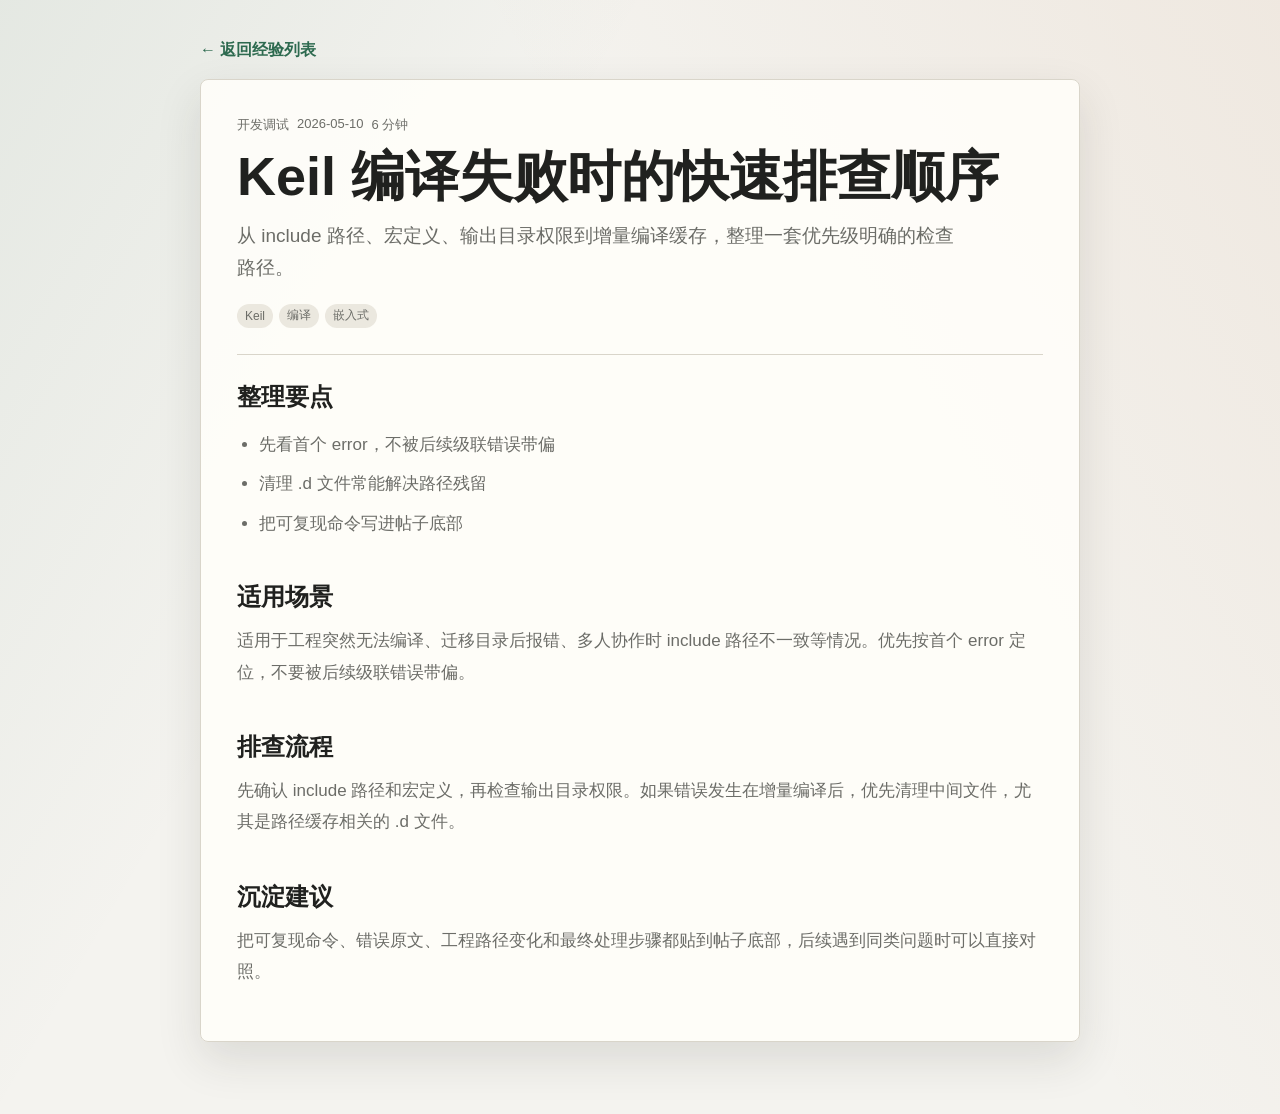
==== post.html @ 192aed4c "Load CloudBase user profile details" ====
<!doctype html>
<html lang="zh-CN">
  <head>
    <meta charset="UTF-8" />
    <meta name="viewport" content="width=device-width, initial-scale=1.0" />
    <title>帖子详情 - Harth的备忘录</title>
    <link rel="stylesheet" href="styles.css?v=202605141536" />
  </head>
  <body>
    <main class="post-page">
      <a class="back-link" href="index.html">← 返回经验列表</a>
      <article class="article-shell" id="articleShell"></article>
    </main>

    <script src="https://static.cloudbase.net/cloudbase-js-sdk/2.28.5/cloudbase.full.js"></script>
    <script src="data.js?v=202605141536"></script>
    <script>
      (async () => {
        await window.EXPERIENCE_STORE.init();
        const posts = await window.EXPERIENCE_STORE.getPosts();
        const params = new URLSearchParams(window.location.search);
        const post = posts.find((item) => item.id === params.get("id")) || posts[0];
        const articleShell = document.querySelector("#articleShell");

        document.title = `${post.title} - Harth的备忘录`;
        articleShell.innerHTML = `
          <header class="article-header">
            <div class="detail-meta">
              <span>${post.category}</span>
              <span>${post.date}</span>
              <span>${post.readTime}</span>
            </div>
            <h1>${post.title}</h1>
            <p>${post.summary}</p>
            <div class="tag-row">
              ${post.tags.map((tag) => `<span class="tag">${tag}</span>`).join("")}
            </div>
          </header>

          <section class="article-section">
            <h2>整理要点</h2>
            <ul>
              ${post.takeaways.map((item) => `<li>${item}</li>`).join("")}
            </ul>
          </section>

          ${post.content
            .map(
              (section) => `
                <section class="article-section">
                  <h2>${section.heading}</h2>
                  <p>${section.body}</p>
                </section>
              `,
            )
            .join("")}
        `;

        document.querySelector(".back-link").addEventListener("click", (event) => {
          if (window.matchMedia("(prefers-reduced-motion: reduce)").matches) return;
          event.preventDefault();
          const targetUrl = event.currentTarget.href;
          document.body.classList.add("page-leaving");
          window.setTimeout(() => {
            window.location.href = targetUrl;
          }, 220);
        });
      })();
    </script>
  </body>
</html>
---- styles.css ----
:root {
  --bg: #f4f3ef;
  --surface: #fffefa;
  --surface-soft: #ebe8df;
  --text: #20211f;
  --muted: #6c6d68;
  --line: #d9d5ca;
  --accent: #2d6a4f;
  --accent-strong: #1f4d3a;
  --info: #315f83;
  --warm: #b56a32;
  --shadow: 0 18px 45px rgba(38, 40, 36, 0.12);
  --radius: 8px;
  --radius-sm: 6px;
  --font: "Inter", "Segoe UI", "PingFang SC", "Microsoft YaHei", sans-serif;
}

* {
  box-sizing: border-box;
}

body {
  margin: 0;
  min-height: 100vh;
  color: var(--text);
  background:
    linear-gradient(120deg, rgba(45, 106, 79, 0.08), transparent 34%),
    linear-gradient(240deg, rgba(181, 106, 50, 0.08), transparent 42%),
    var(--bg);
  font-family: var(--font);
  animation: page-enter 260ms ease both;
}

body::after {
  position: fixed;
  inset: 0;
  z-index: 50;
  pointer-events: none;
  content: "";
  opacity: 0;
  background:
    radial-gradient(circle at 50% 38%, rgba(255, 254, 250, 0.86), rgba(244, 243, 239, 0.72) 52%, rgba(244, 243, 239, 0.92)),
    rgba(244, 243, 239, 0.66);
  backdrop-filter: blur(0);
  transition:
    opacity 220ms ease,
    backdrop-filter 220ms ease;
}

body.page-leaving {
  pointer-events: none;
}

body.page-leaving::after {
  opacity: 1;
  backdrop-filter: blur(8px);
}

@keyframes page-enter {
  from {
    opacity: 0;
    transform: translateY(6px);
  }

  to {
    opacity: 1;
    transform: translateY(0);
  }
}

button,
input,
select,
textarea {
  font: inherit;
}

button {
  cursor: pointer;
}

.app-shell {
  display: grid;
  grid-template-columns: 280px minmax(0, 1fr);
  min-height: 100vh;
  transition: grid-template-columns 220ms ease;
}

.sidebar-collapsed .app-shell {
  grid-template-columns: 84px minmax(0, 1fr);
}

.sidebar {
  position: sticky;
  top: 0;
  display: flex;
  flex-direction: column;
  gap: 28px;
  height: 100vh;
  min-width: 0;
  padding: 28px 20px;
  border-right: 1px solid var(--line);
  background: rgba(255, 254, 250, 0.76);
  backdrop-filter: blur(18px);
  transition:
    padding 220ms ease,
    gap 220ms ease;
}

.sidebar-head {
  display: flex;
  align-items: center;
  justify-content: space-between;
  gap: 10px;
}

.brand {
  display: flex;
  gap: 12px;
  align-items: center;
  min-width: 0;
  color: inherit;
}

.brand-mark {
  display: flex;
  align-items: center;
  justify-content: center;
  width: 42px;
  height: 42px;
  flex: 0 0 auto;
  border: 0;
  border-radius: var(--radius-sm);
  color: #fffefa;
  background: var(--accent);
  font-size: 28px;
  font-weight: 800;
  line-height: 1;
  padding: 0 0 8px;
}

.brand-mark:hover,
.brand-mark:focus-visible {
  background: var(--accent-strong);
  outline: 2px solid rgba(45, 106, 79, 0.22);
  outline-offset: 3px;
}

.brand strong,
.brand small {
  display: block;
}

.brand-text {
  min-width: 0;
  white-space: nowrap;
  overflow: hidden;
}

.brand small,
.panel-label,
.eyebrow,
.post-meta,
.tag,
.detail-meta,
.sidebar-panel span {
  color: var(--muted);
}

.brand small {
  margin-top: 3px;
  font-size: 12px;
}

.nav-list {
  display: grid;
  gap: 8px;
}

.nav-item {
  display: flex;
  align-items: center;
  justify-content: flex-start;
  gap: 10px;
  min-height: 42px;
  padding: 0 12px;
  border: 1px solid transparent;
  border-radius: var(--radius-sm);
  color: var(--muted);
  background: transparent;
}

.nav-icon {
  display: none;
  flex: 0 0 auto;
  font-size: 14px;
  font-weight: 800;
}

.nav-label {
  min-width: 0;
  flex: 1;
  text-align: left;
}

.nav-item.active,
.nav-item:hover {
  color: var(--text);
  border-color: var(--line);
  background: var(--surface);
}

.nav-item b {
  margin-left: auto;
  font-size: 12px;
  font-weight: 700;
}

.sidebar-collapsed .sidebar {
  gap: 22px;
  padding: 28px 12px;
}

.sidebar-collapsed .sidebar-head {
  justify-content: center;
}

.sidebar-collapsed .brand {
  justify-content: center;
}

.sidebar-collapsed .brand-text,
.sidebar-collapsed .sidebar-panel {
  display: none;
}

.sidebar-collapsed .brand-mark {
  width: 40px;
  height: 40px;
}

.sidebar-collapsed .nav-list {
  gap: 10px;
}

.sidebar-collapsed .nav-item {
  display: grid;
  grid-template-columns: 1fr;
  justify-items: center;
  gap: 2px;
  min-height: 58px;
  padding: 8px 0;
}

.sidebar-collapsed .nav-icon {
  display: block;
}

.sidebar-collapsed .nav-label {
  position: absolute;
  width: 1px;
  height: 1px;
  overflow: hidden;
  clip: rect(0 0 0 0);
  white-space: nowrap;
}

.sidebar-collapsed .nav-item b {
  margin-left: 0;
}

.sidebar-panel {
  margin-top: auto;
  padding: 16px;
  border: 1px solid var(--line);
  border-radius: var(--radius);
  background: var(--surface);
}

.sidebar-panel strong,
.sidebar-panel span {
  display: block;
}

.sidebar-panel strong {
  margin: 8px 0;
}

.sidebar-panel span {
  font-size: 13px;
  line-height: 1.6;
}

.content {
  width: min(1260px, 100%);
  min-width: 0;
  margin: 0 auto;
  padding: 36px;
}

.topbar {
  display: flex;
  gap: 20px;
  align-items: flex-start;
  justify-content: space-between;
  margin-bottom: 24px;
}

.topbar-actions {
  display: flex;
  flex-wrap: wrap;
  align-items: center;
  justify-content: flex-end;
  gap: 10px;
}

.user-profile {
  display: inline-flex;
  align-items: center;
  gap: 9px;
  min-height: 34px;
  padding: 4px 10px 4px 4px;
  border: 1px solid var(--line);
  border-radius: var(--radius-sm);
  color: var(--text);
  background: rgba(255, 254, 250, 0.72);
  font-size: 13px;
}

.user-avatar {
  display: inline-flex;
  width: 28px;
  height: 28px;
  align-items: center;
  justify-content: center;
  border-radius: 7px;
  background: var(--green);
  background-position: center;
  background-size: cover;
  color: #fffefa;
  font-size: 13px;
  font-weight: 800;
}

.user-avatar.has-image {
  color: transparent;
}

.user-name {
  max-width: 120px;
  overflow: hidden;
  text-overflow: ellipsis;
  white-space: nowrap;
  font-weight: 700;
}

.eyebrow {
  margin: 0 0 8px;
  font-size: 12px;
  font-weight: 800;
  letter-spacing: 0;
  text-transform: uppercase;
}

h1,
h2,
h3,
p {
  margin-top: 0;
}

h1 {
  max-width: 780px;
  margin-bottom: 0;
  font-size: clamp(34px, 5vw, 58px);
  line-height: 1.04;
  overflow-wrap: anywhere;
}

h2 {
  margin-bottom: 0;
  font-size: 24px;
}

.primary-action,
.ghost-action,
.danger-action {
  display: inline-flex;
  align-items: center;
  justify-content: center;
  gap: 8px;
  min-height: 42px;
  padding: 0 16px;
  border-radius: var(--radius-sm);
  border: 1px solid transparent;
  white-space: nowrap;
}

.primary-action {
  color: #fffefa;
  background: var(--accent);
}

.primary-action:hover {
  background: var(--accent-strong);
}

.ghost-action {
  color: var(--text);
  background: var(--surface-soft);
}

.danger-action {
  color: #8a2f24;
  border-color: rgba(138, 47, 36, 0.22);
  background: #fff4f1;
}

.workspace {
  padding: 18px;
  border: 1px solid var(--line);
  border-radius: var(--radius);
  background: rgba(255, 254, 250, 0.72);
  box-shadow: var(--shadow);
}

.toolbar {
  display: flex;
  gap: 12px;
  align-items: center;
  justify-content: space-between;
  margin-bottom: 14px;
}

.search-box {
  display: flex;
  align-items: center;
  gap: 10px;
  width: min(560px, 100%);
  min-height: 44px;
  padding: 0 14px;
  border: 1px solid var(--line);
  border-radius: var(--radius-sm);
  background: var(--surface);
}

.search-box input {
  width: 100%;
  border: 0;
  outline: 0;
  background: transparent;
}

.view-toggle {
  display: inline-flex;
  padding: 4px;
  border: 1px solid var(--line);
  border-radius: var(--radius-sm);
  background: var(--surface-soft);
}

.view-toggle button {
  min-width: 72px;
  min-height: 32px;
  border: 0;
  border-radius: 5px;
  color: var(--muted);
  background: transparent;
}

.view-toggle button.active {
  color: var(--text);
  background: var(--surface);
}

.category-row {
  display: flex;
  gap: 8px;
  margin-bottom: 18px;
  overflow-x: auto;
  padding-bottom: 2px;
}

.category-row button {
  min-height: 34px;
  padding: 0 12px;
  border: 1px solid var(--line);
  border-radius: 999px;
  color: var(--muted);
  background: var(--surface);
  white-space: nowrap;
}

.category-row button.active {
  color: #fffefa;
  border-color: var(--accent);
  background: var(--accent);
}

.main-grid {
  display: grid;
  grid-template-columns: minmax(0, 1fr) 360px;
  gap: 18px;
  align-items: start;
}

.post-index-grid {
  grid-template-columns: minmax(0, 920px);
  justify-content: center;
}

.section-heading {
  display: flex;
  justify-content: space-between;
  gap: 16px;
  margin-bottom: 12px;
}

#resultCount {
  color: var(--muted);
  font-size: 14px;
}

.post-list {
  display: grid;
  gap: 10px;
}

.post-card {
  display: grid;
  gap: 12px;
  position: relative;
  width: 100%;
  padding: 18px;
  border: 1px solid var(--line);
  border-radius: var(--radius);
  color: inherit;
  text-align: left;
  text-decoration: none;
  background: var(--surface);
  overflow: hidden;
  transition:
    transform 160ms ease,
    border-color 160ms ease,
    box-shadow 160ms ease;
}

.favorite-button {
  position: absolute;
  top: 14px;
  right: 14px;
  display: grid;
  place-items: center;
  width: 34px;
  height: 34px;
  border: 1px solid var(--line);
  border-radius: var(--radius-sm);
  color: var(--muted);
  background: rgba(255, 254, 250, 0.92);
  transition:
    color 160ms ease,
    border-color 160ms ease,
    background 160ms ease;
}

.favorite-button:hover,
.favorite-button.active {
  color: var(--warm);
  border-color: rgba(181, 106, 50, 0.35);
  background: #fff7ed;
}

.post-card:hover,
.post-card:focus-visible,
.post-card.is-opening {
  transform: translateY(-2px);
  border-color: rgba(45, 106, 79, 0.5);
  box-shadow: 0 14px 32px rgba(38, 40, 36, 0.1);
  outline: 0;
}

.post-card.is-opening {
  transform: translateY(-3px) scale(0.992);
  opacity: 0.72;
}

.post-card h3 {
  margin-bottom: 6px;
  font-size: 19px;
  line-height: 1.35;
}

.post-card p {
  margin-bottom: 0;
  color: var(--muted);
  line-height: 1.65;
}

.post-card-main {
  display: grid;
  gap: 12px;
}

.post-meta {
  display: flex;
  flex-wrap: wrap;
  gap: 10px;
  font-size: 13px;
}

.tag-row {
  display: flex;
  flex-wrap: wrap;
  gap: 6px;
}

.tag {
  display: inline-flex;
  align-items: center;
  min-height: 24px;
  padding: 0 8px;
  border-radius: 999px;
  background: var(--surface-soft);
  font-size: 12px;
}

.post-extra {
  max-height: 0;
  overflow: hidden;
  opacity: 0;
  border-top: 1px solid transparent;
  transition:
    max-height 220ms ease,
    opacity 160ms ease,
    padding-top 220ms ease,
    border-color 220ms ease;
}

.post-extra strong {
  display: block;
  margin-bottom: 8px;
}

.post-extra ul {
  display: grid;
  gap: 6px;
  margin: 0 0 12px;
  padding-left: 20px;
}

.post-extra li {
  color: var(--muted);
  line-height: 1.55;
}

.post-card:hover .post-extra,
.post-card:focus-visible .post-extra {
  max-height: 300px;
  opacity: 1;
  padding-top: 14px;
  border-color: var(--line);
}

.open-hint {
  color: var(--accent);
  font-size: 13px;
  font-weight: 700;
}

.post-extra-actions {
  display: flex;
  flex-wrap: wrap;
  align-items: center;
  justify-content: space-between;
  gap: 10px;
}

.text-danger-action {
  min-height: 30px;
  padding: 0 10px;
  border: 1px solid rgba(138, 47, 36, 0.18);
  border-radius: var(--radius-sm);
  color: #8a2f24;
  background: #fff4f1;
  font-size: 13px;
}

.text-danger-action:hover {
  border-color: rgba(138, 47, 36, 0.34);
  background: #ffe9e3;
}

.draft-card {
  cursor: default;
}

.draft-actions {
  display: flex;
  flex-wrap: wrap;
  gap: 8px;
  padding-top: 12px;
  border-top: 1px solid var(--line);
}

.draft-actions button {
  min-height: 36px;
}

.timeline-list {
  display: grid;
  gap: 18px;
}

.timeline-group {
  display: grid;
  gap: 10px;
}

.timeline-group h3 {
  margin: 0;
  color: var(--muted);
  font-size: 15px;
}

.timeline-items {
  display: grid;
  gap: 10px;
}

.timeline-item {
  position: relative;
  display: grid;
  grid-template-columns: 66px minmax(0, 1fr);
  gap: 14px;
  min-height: 88px;
  padding: 16px 58px 16px 16px;
  border: 1px solid var(--line);
  border-radius: var(--radius);
  background: var(--surface);
  cursor: pointer;
  transition:
    transform 160ms ease,
    border-color 160ms ease,
    box-shadow 160ms ease;
}

.timeline-item:hover {
  transform: translateY(-2px);
  border-color: rgba(45, 106, 79, 0.5);
  box-shadow: 0 14px 32px rgba(38, 40, 36, 0.1);
}

.timeline-item > span {
  color: var(--accent);
  font-weight: 800;
}

.timeline-item strong {
  display: block;
  margin-bottom: 6px;
  font-size: 18px;
}

.timeline-item p {
  margin-bottom: 0;
  color: var(--muted);
  line-height: 1.6;
}

.tag-manager {
  display: grid;
  grid-template-columns: repeat(auto-fit, minmax(150px, 1fr));
  gap: 10px;
}

.tag-card {
  display: flex;
  align-items: center;
  justify-content: space-between;
  gap: 12px;
  min-height: 58px;
  padding: 0 14px;
  border: 1px solid var(--line);
  border-radius: var(--radius);
  color: var(--text);
  background: var(--surface);
  text-align: left;
}

.tag-card:hover {
  border-color: rgba(45, 106, 79, 0.5);
}

.tag-card span {
  color: var(--muted);
  font-size: 13px;
}

.detail-panel {
  position: sticky;
  top: 20px;
}

.detail-empty,
.detail-card {
  min-height: 420px;
  padding: 22px;
  border: 1px solid var(--line);
  border-radius: var(--radius);
  background: var(--surface);
}

.detail-empty {
  display: grid;
  place-content: center;
  text-align: center;
}

.detail-empty span {
  display: block;
  margin-bottom: 8px;
  font-size: 22px;
  font-weight: 800;
}

.detail-empty p,
.detail-card p,
.detail-card li {
  color: var(--muted);
  line-height: 1.7;
}

.detail-card h2 {
  margin: 12px 0 10px;
  line-height: 1.24;
}

.detail-meta {
  display: flex;
  flex-wrap: wrap;
  gap: 8px;
  font-size: 13px;
}

.detail-card h4 {
  margin: 22px 0 8px;
}

.detail-card ul {
  padding-left: 20px;
}

.hidden {
  display: none;
}

.post-page {
  width: min(880px, calc(100% - 32px));
  margin: 0 auto;
  padding: 40px 0 72px;
}

.back-link {
  display: inline-flex;
  margin-bottom: 18px;
  color: var(--accent);
  font-weight: 700;
  text-decoration: none;
  animation: article-enter 320ms ease 80ms both;
}

.article-shell {
  padding: 36px;
  border: 1px solid var(--line);
  border-radius: var(--radius);
  background: rgba(255, 254, 250, 0.88);
  box-shadow: var(--shadow);
  animation: article-enter 360ms cubic-bezier(0.22, 1, 0.36, 1) 70ms both;
}

@keyframes article-enter {
  from {
    opacity: 0;
    transform: translateY(14px);
  }

  to {
    opacity: 1;
    transform: translateY(0);
  }
}

.article-header {
  padding-bottom: 26px;
  border-bottom: 1px solid var(--line);
}

.article-header h1 {
  margin: 14px 0 16px;
  font-size: clamp(34px, 6vw, 54px);
}

.article-header p {
  max-width: 720px;
  color: var(--muted);
  font-size: 19px;
  line-height: 1.7;
}

.article-section {
  padding-top: 26px;
}

.article-section h2 {
  margin-bottom: 12px;
}

.article-section p,
.article-section li {
  color: var(--muted);
  font-size: 17px;
  line-height: 1.85;
}

.article-section ul {
  display: grid;
  gap: 8px;
  padding-left: 22px;
}

.compose-dialog {
  width: min(560px, calc(100vw - 32px));
  border: 1px solid var(--line);
  border-radius: var(--radius);
  background: var(--surface);
  box-shadow: var(--shadow);
}

.compose-dialog::backdrop {
  background: rgba(32, 33, 31, 0.34);
}

.compose-dialog form,
.compose-dialog label {
  display: grid;
  gap: 12px;
}

.compose-dialog form {
  gap: 16px;
}

.dialog-note {
  margin-bottom: 0;
  color: var(--muted);
  line-height: 1.65;
}

.form-error {
  margin-bottom: 0;
  padding: 10px 12px;
  border: 1px solid rgba(138, 47, 36, 0.22);
  border-radius: var(--radius-sm);
  color: #8a2f24;
  background: #fff4f1;
}

.compose-dialog header,
.compose-dialog footer {
  display: flex;
  align-items: center;
  justify-content: space-between;
  gap: 12px;
}

.compose-dialog header button {
  width: 34px;
  height: 34px;
  border: 0;
  border-radius: var(--radius-sm);
  background: var(--surface-soft);
}

.compose-dialog input,
.compose-dialog select,
.compose-dialog textarea {
  width: 100%;
  border: 1px solid var(--line);
  border-radius: var(--radius-sm);
  padding: 10px 12px;
  background: #fff;
}

.compose-dialog textarea {
  resize: vertical;
}

@media (max-width: 980px) {
  .app-shell {
    grid-template-columns: 1fr;
  }

  .sidebar-collapsed .app-shell {
    grid-template-columns: 1fr;
  }

  .sidebar {
    position: static;
    height: auto;
    border-right: 0;
    border-bottom: 1px solid var(--line);
  }

  .sidebar-collapsed .brand-text,
  .sidebar-collapsed .sidebar-panel {
    display: block;
  }

  .sidebar-collapsed .sidebar {
    padding: 28px 20px;
  }

  .sidebar-collapsed .nav-item {
    display: flex;
    justify-items: stretch;
    min-height: 42px;
    padding: 0 12px;
  }

  .sidebar-collapsed .nav-label {
    position: static;
    width: auto;
    height: auto;
    overflow: visible;
    clip: auto;
  }

  .sidebar-collapsed .nav-icon {
    display: none;
  }

  .nav-list {
    grid-template-columns: repeat(4, minmax(0, 1fr));
  }

  .sidebar-panel {
    margin-top: 0;
  }

  .main-grid {
    grid-template-columns: 1fr;
  }

  .detail-panel {
    position: static;
  }
}

@media (max-width: 720px) {
  .content {
    padding: 24px 14px;
  }

  .topbar,
  .toolbar {
    align-items: stretch;
    flex-direction: column;
  }

  .topbar-actions {
    justify-content: stretch;
  }

  .topbar-actions > * {
    flex: 1 1 auto;
  }

  h1 {
    font-size: 36px;
  }

  .nav-list {
    grid-template-columns: 1fr;
  }

  .workspace {
    padding: 12px;
  }

  .post-card:hover {
    transform: none;
  }

  .post-extra {
    max-height: none;
    opacity: 1;
    padding-top: 14px;
    border-color: var(--line);
  }

  .article-shell {
    padding: 24px;
  }

  .timeline-item {
    grid-template-columns: 1fr;
    padding-right: 58px;
  }
}

@media (prefers-reduced-motion: reduce) {
  *,
  *::before,
  *::after {
    animation-duration: 1ms !important;
    scroll-behavior: auto !important;
    transition-duration: 1ms !important;
  }

  body.page-leaving::after {
    backdrop-filter: none;
  }
}
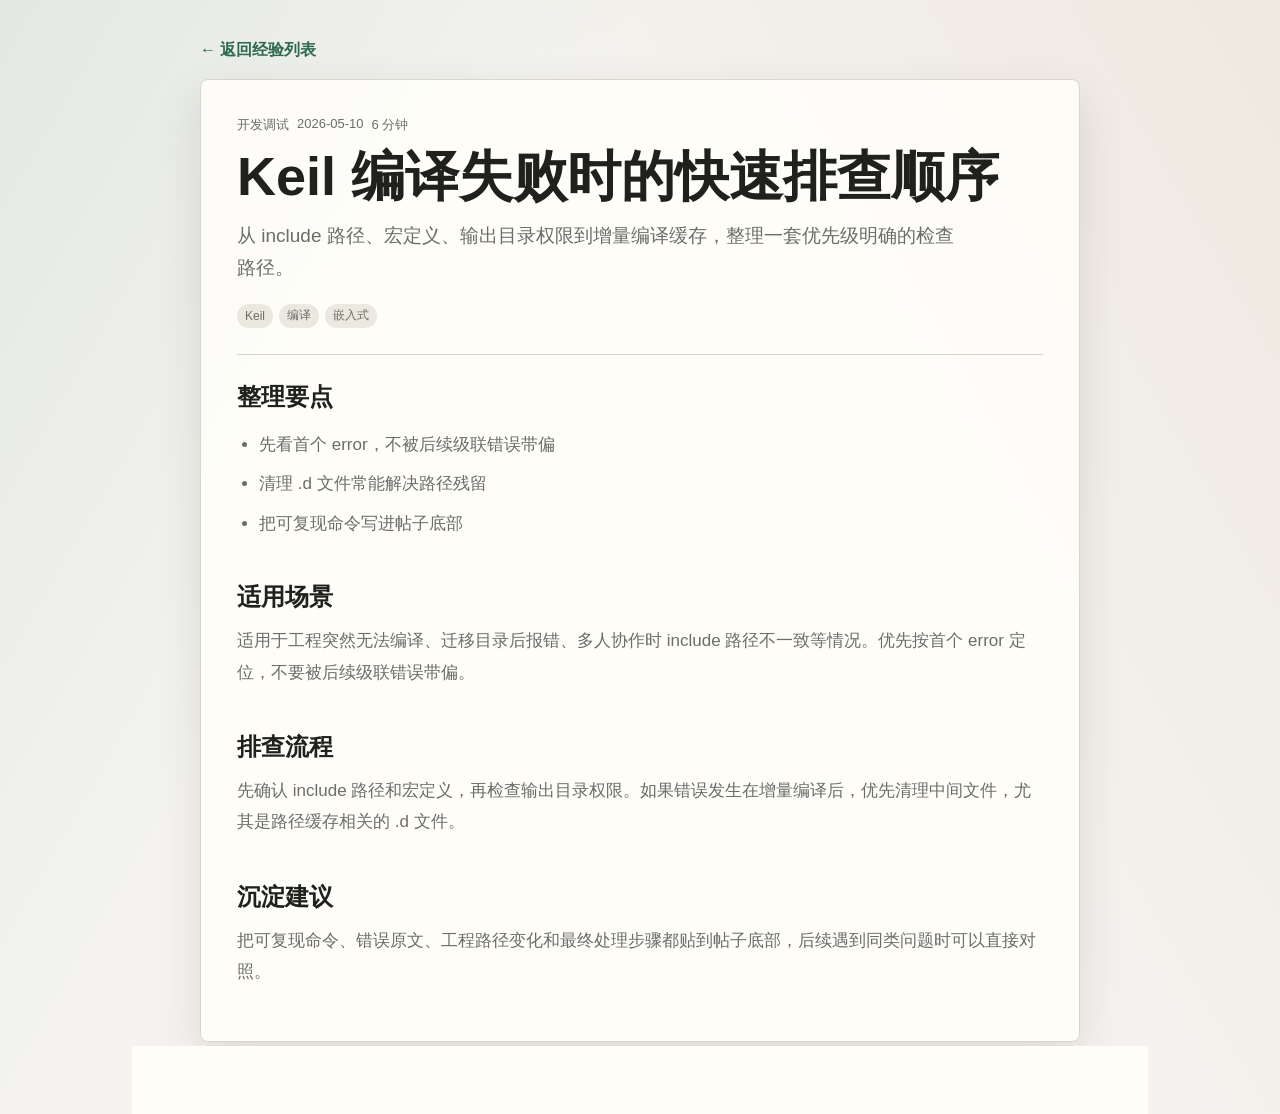
==== commit 7cd821c3: "Add page transition loader" ====
--- a/post.html
+++ b/post.html
@@ -4,16 +4,19 @@
     <meta charset="UTF-8" />
     <meta name="viewport" content="width=device-width, initial-scale=1.0" />
     <title>帖子详情 - Harth的备忘录</title>
-    <link rel="stylesheet" href="styles.css?v=202605141536" />
+    <link rel="stylesheet" href="styles.css?v=202605141605" />
   </head>
   <body>
     <main class="post-page">
       <a class="back-link" href="index.html">← 返回经验列表</a>
       <article class="article-shell" id="articleShell"></article>
     </main>
+    <div class="page-loader is-visible" id="pageLoader" aria-hidden="true">
+      <span class="loader-ring"></span>
+    </div>
 
     <script src="https://static.cloudbase.net/cloudbase-js-sdk/2.28.5/cloudbase.full.js"></script>
-    <script src="data.js?v=202605141536"></script>
+    <script src="data.js?v=202605141605"></script>
     <script>
       (async () => {
         await window.EXPERIENCE_STORE.init();
@@ -55,17 +58,23 @@
             )
             .join("")}
         `;
+        document.querySelector("#pageLoader")?.classList.remove("is-visible");
 
         document.querySelector(".back-link").addEventListener("click", (event) => {
           if (window.matchMedia("(prefers-reduced-motion: reduce)").matches) return;
           event.preventDefault();
           const targetUrl = event.currentTarget.href;
           document.body.classList.add("page-leaving");
+          document.querySelector("#pageLoader")?.classList.add("is-visible");
           window.setTimeout(() => {
             window.location.href = targetUrl;
-          }, 220);
+          }, 320);
         });
-      })();
+      })().catch((error) => {
+        const articleShell = document.querySelector("#articleShell");
+        document.querySelector("#pageLoader")?.classList.remove("is-visible");
+        articleShell.innerHTML = `<section class="article-section"><h2>加载失败</h2><p>${error?.message || "请稍后刷新重试。"}</p></section>`;
+      });
     </script>
   </body>
 </html>
--- a/styles.css
+++ b/styles.css
@@ -56,6 +56,33 @@
   backdrop-filter: blur(8px);
 }
 
+.page-loader {
+  position: fixed;
+  inset: 0;
+  z-index: 70;
+  display: grid;
+  place-items: center;
+  pointer-events: none;
+  opacity: 0;
+  background: rgba(244, 243, 239, 0.46);
+  backdrop-filter: blur(5px);
+  transition: opacity 180ms ease;
+}
+
+.page-loader.is-visible,
+body.page-leaving .page-loader {
+  opacity: 1;
+}
+
+.loader-ring {
+  width: 34px;
+  height: 34px;
+  border: 3px solid rgba(45, 106, 79, 0.16);
+  border-top-color: var(--accent);
+  border-radius: 50%;
+  animation: loader-spin 720ms linear infinite;
+}
+
 @keyframes page-enter {
   from {
     opacity: 0;
@@ -65,6 +92,12 @@
   to {
     opacity: 1;
     transform: translateY(0);
+  }
+}
+
+@keyframes loader-spin {
+  to {
+    transform: rotate(360deg);
   }
 }
 
@@ -81,13 +114,8 @@
 
 .app-shell {
   display: grid;
-  grid-template-columns: 280px minmax(0, 1fr);
+  grid-template-columns: 108px minmax(0, 1fr);
   min-height: 100vh;
-  transition: grid-template-columns 220ms ease;
-}
-
-.sidebar-collapsed .app-shell {
-  grid-template-columns: 84px minmax(0, 1fr);
 }
 
 .sidebar {
@@ -95,168 +123,48 @@
   top: 0;
   display: flex;
   flex-direction: column;
-  gap: 28px;
   height: 100vh;
   min-width: 0;
-  padding: 28px 20px;
+  padding: 28px 14px;
   border-right: 1px solid var(--line);
   background: rgba(255, 254, 250, 0.76);
   backdrop-filter: blur(18px);
-  transition:
-    padding 220ms ease,
-    gap 220ms ease;
-}
-
-.sidebar-head {
-  display: flex;
-  align-items: center;
-  justify-content: space-between;
-  gap: 10px;
-}
-
-.brand {
-  display: flex;
-  gap: 12px;
-  align-items: center;
-  min-width: 0;
-  color: inherit;
-}
-
-.brand-mark {
-  display: flex;
-  align-items: center;
-  justify-content: center;
-  width: 42px;
-  height: 42px;
-  flex: 0 0 auto;
-  border: 0;
-  border-radius: var(--radius-sm);
-  color: #fffefa;
-  background: var(--accent);
-  font-size: 28px;
-  font-weight: 800;
-  line-height: 1;
-  padding: 0 0 8px;
-}
-
-.brand-mark:hover,
-.brand-mark:focus-visible {
-  background: var(--accent-strong);
-  outline: 2px solid rgba(45, 106, 79, 0.22);
-  outline-offset: 3px;
-}
-
-.brand strong,
-.brand small {
-  display: block;
-}
-
-.brand-text {
-  min-width: 0;
-  white-space: nowrap;
-  overflow: hidden;
-}
-
-.brand small,
+}
+
 .panel-label,
 .eyebrow,
 .post-meta,
 .tag,
-.detail-meta,
-.sidebar-panel span {
-  color: var(--muted);
-}
-
-.brand small {
-  margin-top: 3px;
-  font-size: 12px;
+.detail-meta {
+  color: var(--muted);
 }
 
 .nav-list {
   display: grid;
-  gap: 8px;
+  gap: 10px;
 }
 
 .nav-item {
-  display: flex;
-  align-items: center;
-  justify-content: flex-start;
-  gap: 10px;
-  min-height: 42px;
-  padding: 0 12px;
-  border: 1px solid transparent;
-  border-radius: var(--radius-sm);
-  color: var(--muted);
-  background: transparent;
-}
-
-.nav-icon {
-  display: none;
-  flex: 0 0 auto;
-  font-size: 14px;
-  font-weight: 800;
-}
-
-.nav-label {
-  min-width: 0;
-  flex: 1;
-  text-align: left;
-}
-
-.nav-item.active,
-.nav-item:hover {
-  color: var(--text);
-  border-color: var(--line);
-  background: var(--surface);
-}
-
-.nav-item b {
-  margin-left: auto;
-  font-size: 12px;
-  font-weight: 700;
-}
-
-.sidebar-collapsed .sidebar {
-  gap: 22px;
-  padding: 28px 12px;
-}
-
-.sidebar-collapsed .sidebar-head {
-  justify-content: center;
-}
-
-.sidebar-collapsed .brand {
-  justify-content: center;
-}
-
-.sidebar-collapsed .brand-text,
-.sidebar-collapsed .sidebar-panel {
-  display: none;
-}
-
-.sidebar-collapsed .brand-mark {
-  width: 40px;
-  height: 40px;
-}
-
-.sidebar-collapsed .nav-list {
-  gap: 10px;
-}
-
-.sidebar-collapsed .nav-item {
   display: grid;
   grid-template-columns: 1fr;
   justify-items: center;
   gap: 2px;
   min-height: 58px;
   padding: 8px 0;
-}
-
-.sidebar-collapsed .nav-icon {
+  border: 1px solid transparent;
+  border-radius: var(--radius-sm);
+  color: var(--muted);
+  background: transparent;
+}
+
+.nav-icon {
   display: block;
-}
-
-.sidebar-collapsed .nav-label {
+  flex: 0 0 auto;
+  font-size: 14px;
+  font-weight: 800;
+}
+
+.nav-label {
   position: absolute;
   width: 1px;
   height: 1px;
@@ -265,30 +173,17 @@
   white-space: nowrap;
 }
 
-.sidebar-collapsed .nav-item b {
+.nav-item.active,
+.nav-item:hover {
+  color: var(--text);
+  border-color: var(--line);
+  background: var(--surface);
+}
+
+.nav-item b {
   margin-left: 0;
-}
-
-.sidebar-panel {
-  margin-top: auto;
-  padding: 16px;
-  border: 1px solid var(--line);
-  border-radius: var(--radius);
-  background: var(--surface);
-}
-
-.sidebar-panel strong,
-.sidebar-panel span {
-  display: block;
-}
-
-.sidebar-panel strong {
-  margin: 8px 0;
-}
-
-.sidebar-panel span {
-  font-size: 13px;
-  line-height: 1.6;
+  font-size: 12px;
+  font-weight: 700;
 }
 
 .content {
@@ -1000,10 +895,6 @@
     grid-template-columns: 1fr;
   }
 
-  .sidebar-collapsed .app-shell {
-    grid-template-columns: 1fr;
-  }
-
   .sidebar {
     position: static;
     height: auto;
@@ -1011,23 +902,14 @@
     border-bottom: 1px solid var(--line);
   }
 
-  .sidebar-collapsed .brand-text,
-  .sidebar-collapsed .sidebar-panel {
-    display: block;
-  }
-
-  .sidebar-collapsed .sidebar {
-    padding: 28px 20px;
-  }
-
-  .sidebar-collapsed .nav-item {
+  .nav-item {
     display: flex;
     justify-items: stretch;
     min-height: 42px;
     padding: 0 12px;
   }
 
-  .sidebar-collapsed .nav-label {
+  .nav-label {
     position: static;
     width: auto;
     height: auto;
@@ -1035,16 +917,12 @@
     clip: auto;
   }
 
-  .sidebar-collapsed .nav-icon {
+  .nav-icon {
     display: none;
   }
 
   .nav-list {
     grid-template-columns: repeat(4, minmax(0, 1fr));
-  }
-
-  .sidebar-panel {
-    margin-top: 0;
   }
 
   .main-grid {
@@ -1120,4 +998,8 @@
   body.page-leaving::after {
     backdrop-filter: none;
   }
-}
+
+  .loader-ring {
+    animation: none;
+  }
+}
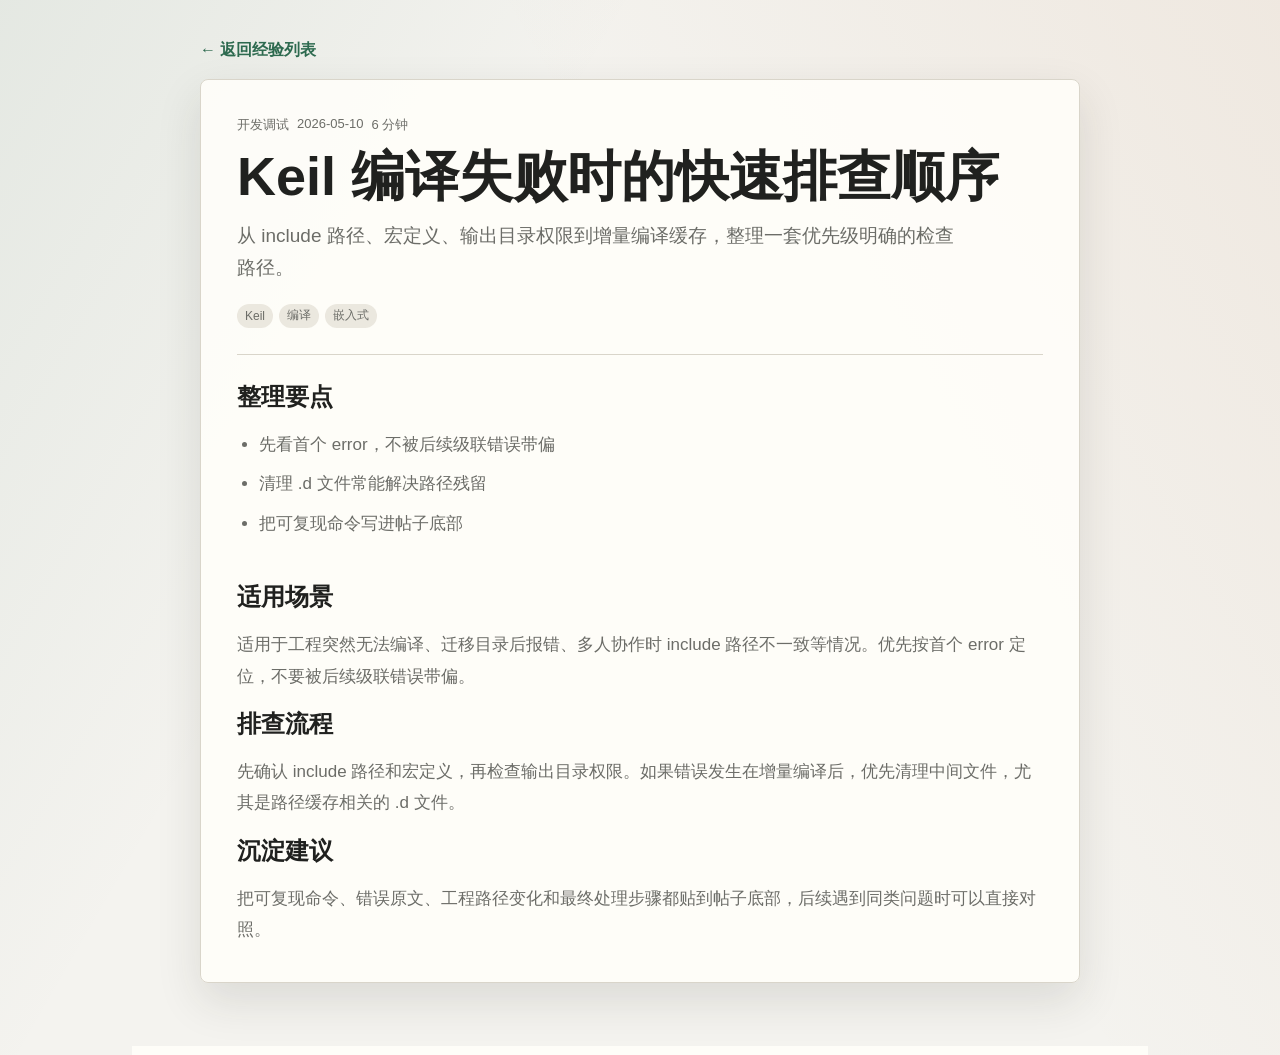
==== commit e4e5aa32: "Add markdown body editor" ====
--- a/post.html
+++ b/post.html
@@ -4,7 +4,7 @@
     <meta charset="UTF-8" />
     <meta name="viewport" content="width=device-width, initial-scale=1.0" />
     <title>帖子详情 - Harth的备忘录</title>
-    <link rel="stylesheet" href="styles.css?v=202605141605" />
+    <link rel="stylesheet" href="styles.css?v=202605141626" />
   </head>
   <body>
     <main class="post-page">
@@ -16,14 +16,101 @@
     </div>
 
     <script src="https://static.cloudbase.net/cloudbase-js-sdk/2.28.5/cloudbase.full.js"></script>
-    <script src="data.js?v=202605141605"></script>
+    <script src="data.js?v=202605141626"></script>
     <script>
+      function escapeHtml(value) {
+        return String(value || "")
+          .replaceAll("&", "&amp;")
+          .replaceAll("<", "&lt;")
+          .replaceAll(">", "&gt;")
+          .replaceAll('"', "&quot;")
+          .replaceAll("'", "&#039;");
+      }
+
+      function inlineMarkdown(value) {
+        return escapeHtml(value)
+          .replace(/`([^`]+)`/g, "<code>$1</code>")
+          .replace(/\*\*([^*]+)\*\*/g, "<strong>$1</strong>");
+      }
+
+      function renderMarkdown(markdown) {
+        const lines = String(markdown || "").replace(/\r\n/g, "\n").split("\n");
+        const blocks = [];
+        let paragraph = [];
+        let list = [];
+        let code = [];
+        let inCode = false;
+
+        const flushParagraph = () => {
+          if (!paragraph.length) return;
+          blocks.push(`<p>${inlineMarkdown(paragraph.join(" "))}</p>`);
+          paragraph = [];
+        };
+        const flushList = () => {
+          if (!list.length) return;
+          blocks.push(`<ul>${list.map((item) => `<li>${inlineMarkdown(item)}</li>`).join("")}</ul>`);
+          list = [];
+        };
+        const flushCode = () => {
+          if (!code.length) return;
+          blocks.push(`<pre><code>${escapeHtml(code.join("\n"))}</code></pre>`);
+          code = [];
+        };
+
+        lines.forEach((line) => {
+          if (line.trim().startsWith("```")) {
+            if (inCode) {
+              flushCode();
+              inCode = false;
+            } else {
+              flushParagraph();
+              flushList();
+              inCode = true;
+            }
+            return;
+          }
+          if (inCode) {
+            code.push(line);
+            return;
+          }
+
+          const heading = line.match(/^(#{2,4})\s+(.+)$/);
+          const bullet = line.match(/^\s*[-*]\s+(.+)$/);
+          if (!line.trim()) {
+            flushParagraph();
+            flushList();
+          } else if (heading) {
+            flushParagraph();
+            flushList();
+            const level = Math.min(heading[1].length, 4);
+            blocks.push(`<h${level}>${inlineMarkdown(heading[2])}</h${level}>`);
+          } else if (bullet) {
+            flushParagraph();
+            list.push(bullet[1]);
+          } else {
+            flushList();
+            paragraph.push(line.trim());
+          }
+        });
+        flushParagraph();
+        flushList();
+        flushCode();
+
+        return blocks.join("");
+      }
+
+      function legacyContentToMarkdown(content) {
+        if (!Array.isArray(content) || !content.length) return "";
+        return content.map((section) => `## ${section.heading}\n\n${section.body}`).join("\n\n");
+      }
+
       (async () => {
         await window.EXPERIENCE_STORE.init();
         const posts = await window.EXPERIENCE_STORE.getPosts();
         const params = new URLSearchParams(window.location.search);
         const post = posts.find((item) => item.id === params.get("id")) || posts[0];
         const articleShell = document.querySelector("#articleShell");
+        const bodyMarkdown = post.body || legacyContentToMarkdown(post.content) || post.summary;
 
         document.title = `${post.title} - Harth的备忘录`;
         articleShell.innerHTML = `
@@ -47,16 +134,9 @@
             </ul>
           </section>
 
-          ${post.content
-            .map(
-              (section) => `
-                <section class="article-section">
-                  <h2>${section.heading}</h2>
-                  <p>${section.body}</p>
-                </section>
-              `,
-            )
-            .join("")}
+          <section class="article-section article-markdown">
+            ${renderMarkdown(bodyMarkdown)}
+          </section>
         `;
         document.querySelector("#pageLoader")?.classList.remove("is-visible");
 
--- a/styles.css
+++ b/styles.css
@@ -823,6 +823,52 @@
   padding-left: 22px;
 }
 
+.article-markdown {
+  display: grid;
+  gap: 16px;
+}
+
+.article-markdown h2,
+.article-markdown h3,
+.article-markdown h4,
+.article-markdown p,
+.article-markdown ul,
+.article-markdown pre {
+  margin: 0;
+}
+
+.article-markdown h3,
+.article-markdown h4 {
+  margin-top: 8px;
+}
+
+.article-markdown code {
+  border: 1px solid var(--line);
+  border-radius: 5px;
+  padding: 1px 5px;
+  color: var(--text);
+  background: var(--surface-soft);
+  font-family: "Cascadia Code", "Consolas", monospace;
+  font-size: 0.92em;
+}
+
+.article-markdown pre {
+  overflow-x: auto;
+  border: 1px solid var(--line);
+  border-radius: var(--radius-sm);
+  padding: 14px 16px;
+  background: #232821;
+}
+
+.article-markdown pre code {
+  border: 0;
+  padding: 0;
+  color: #f6f3ea;
+  background: transparent;
+  font-size: 14px;
+  line-height: 1.75;
+}
+
 .compose-dialog {
   width: min(560px, calc(100vw - 32px));
   border: 1px solid var(--line);
@@ -890,6 +936,12 @@
   resize: vertical;
 }
 
+.compose-dialog .body-editor {
+  min-height: 260px;
+  font-family: "Cascadia Code", "Consolas", "Microsoft YaHei", monospace;
+  line-height: 1.7;
+}
+
 @media (max-width: 980px) {
   .app-shell {
     grid-template-columns: 1fr;
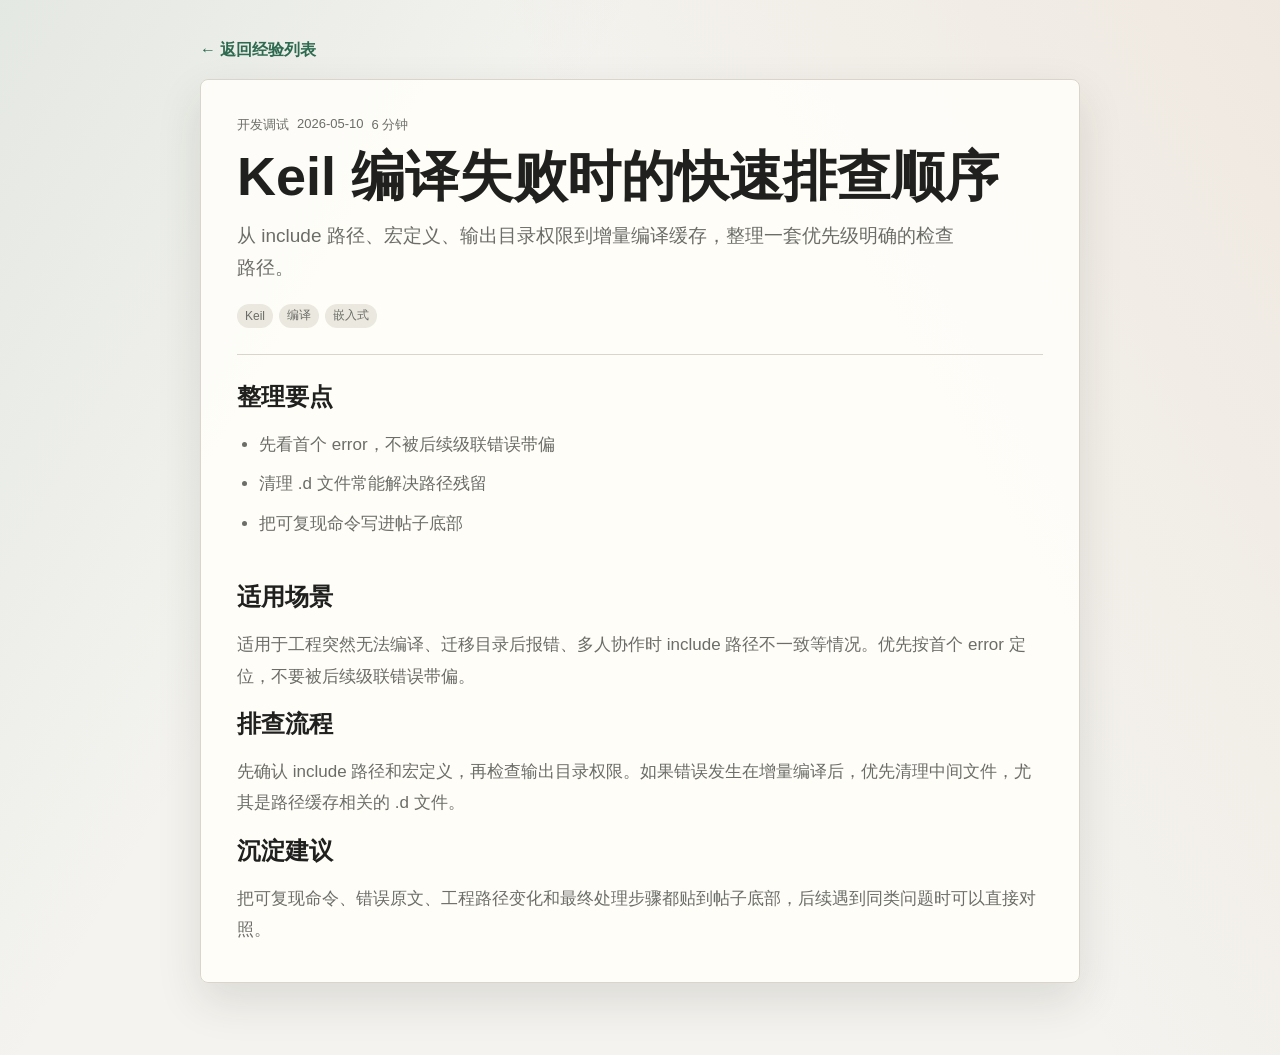
==== commit 72502eda: "Raise page loader position" ====
--- a/post.html
+++ b/post.html
@@ -4,7 +4,7 @@
     <meta charset="UTF-8" />
     <meta name="viewport" content="width=device-width, initial-scale=1.0" />
     <title>帖子详情 - Harth的备忘录</title>
-    <link rel="stylesheet" href="styles.css?v=202605141626" />
+    <link rel="stylesheet" href="styles.css?v=202605141640" />
   </head>
   <body>
     <main class="post-page">
--- a/styles.css
+++ b/styles.css
@@ -61,7 +61,8 @@
   inset: 0;
   z-index: 70;
   display: grid;
-  place-items: center;
+  place-items: start center;
+  padding-top: 34vh;
   pointer-events: none;
   opacity: 0;
   background: rgba(244, 243, 239, 0.46);
